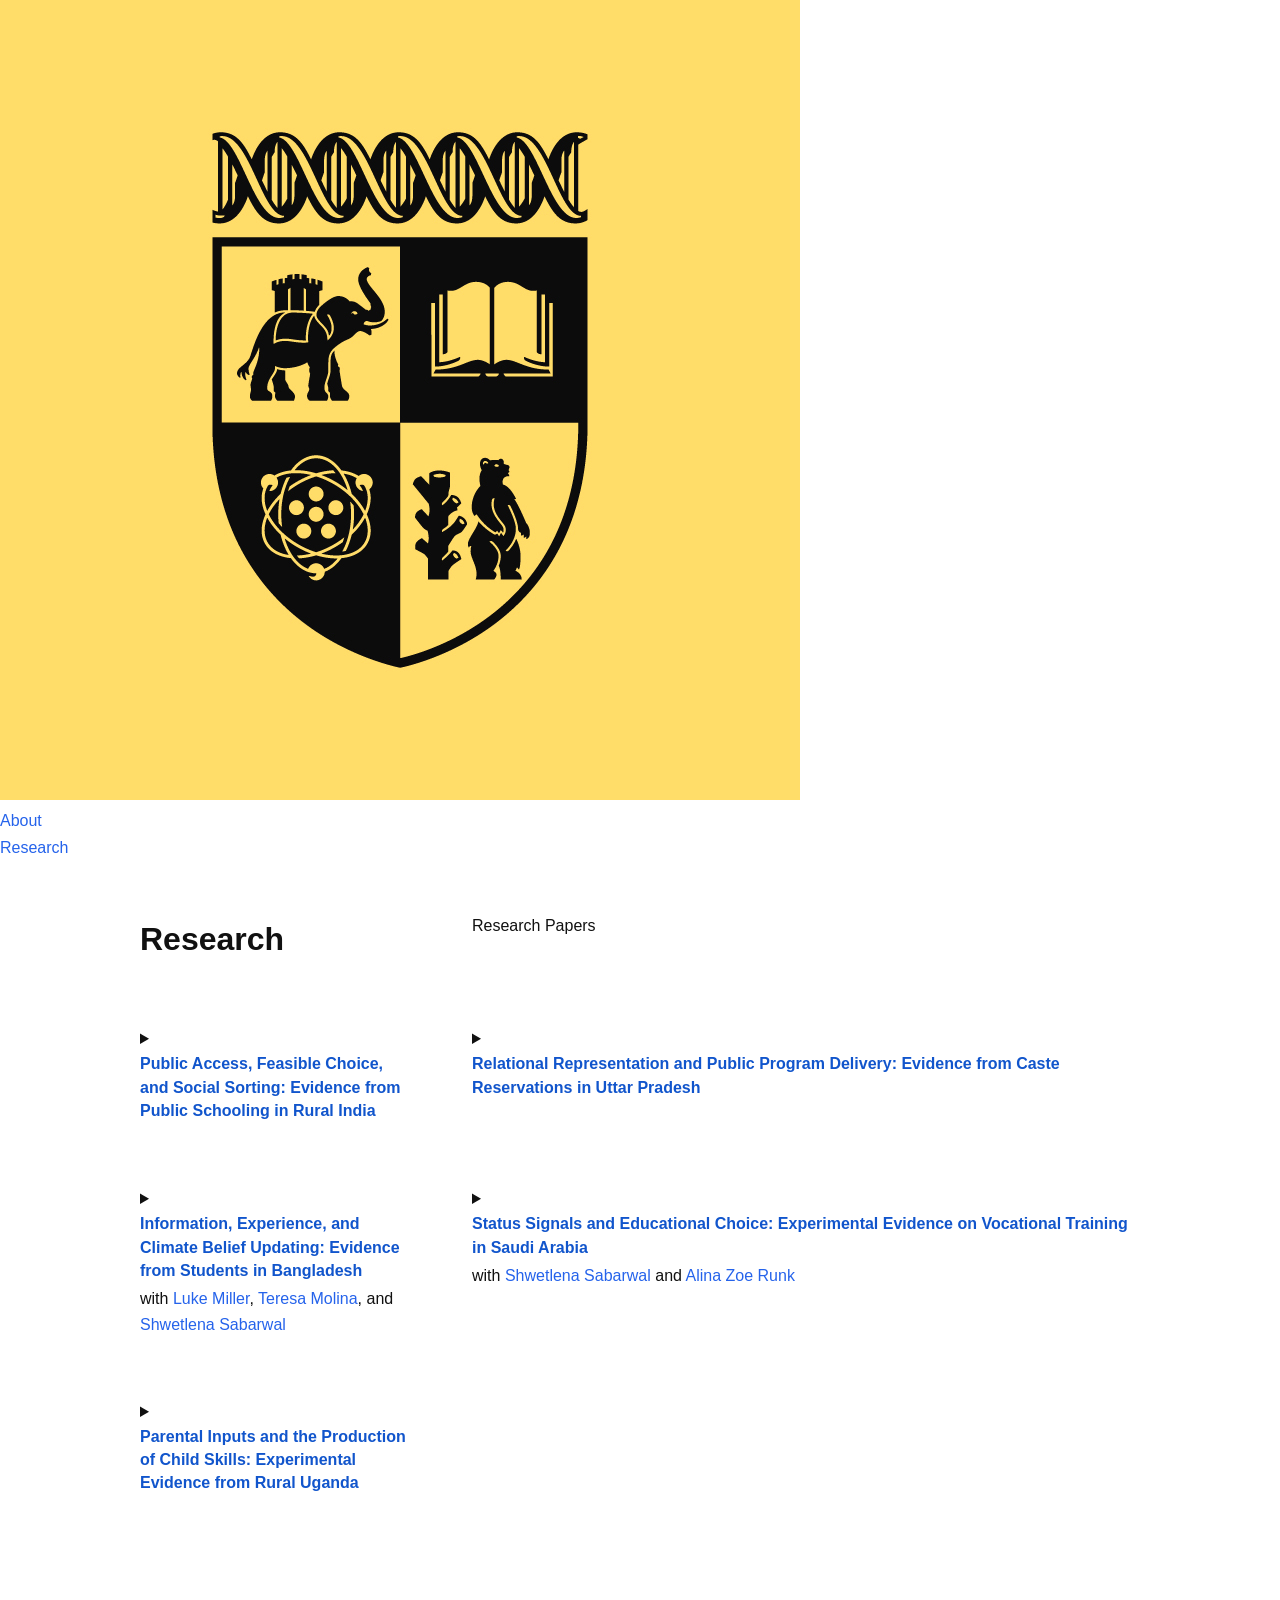
==== research.html @ dd12c12b "Add files via upload" ====
<!DOCTYPE html>
<html lang="en">
<head>
  <meta charset="UTF-8">
  <meta name="viewport" content="width=device-width, initial-scale=1.0">
  <title>Research &ndash; Shruti Agarwal</title>
  <meta name="description" content="Research by Shruti Agarwal, PhD candidate in Economics at the University of Warwick.">
  <link rel="stylesheet" href="assets/css/style.css">
</head>
<body>

<nav class="site-nav">
  <div class="nav-inner">
    <a href="index.html" class="nav-logo">
      <img src="assets/images/warwick-logo.jpg" alt="University of Warwick">
    </a>
    <ul class="nav-links">
      <li><a href="index.html">About</a></li>
      <li><a href="research.html" class="active">Research</a></li>
      
    </ul>
  </div>
</nav>

<main class="page">
  <h1 class="page-title">Research</h1>
  <p class="section-kicker">Research Papers</p>

  <details class="paper-card">
    <summary>
      <div>
        <h2 class="paper-title">Public Access, Feasible Choice, and Social Sorting: Evidence from Public Schooling in Rural India</h2>
        
      </div>
    </summary>
    <div class="paper-body">
      <div class="summary-text">
        <p class="abstract">Exposure to out-group peers in childhood can shape trust, cooperation, and shared norms. Schools are a primary site of such contact, but sorting across schools within local markets determines who meets whom. This paper estimates the causal effect of increased nearby public school access on caste segregation across primary schools in rural India. Using geocoded administrative data spanning more than a decade, I construct distance-based local education markets and measure within-market segregation and peer exposure. To identify the effect of access, I exploit a national reform that tightened proximity standards, instrumenting realized local access with baseline eligibility under the rule. IV estimates show that expanding nearby school access increases segregation: a 10 percentage point increase in within-1 km coverage raises the dissimilarity index by 7.3 percent of the mean and increases Scheduled Caste isolation by 7.1 percent. The evidence points to within-market resorting rather than a purely mechanical entrant effect. Effects exceed a nearest-school benchmark, survive restrictions to incumbent schools, and are not explained by private-sector entry, cross-sector reallocation, or observable school quality.</p>
        <p class="paper-note">Presented at: Applied Microeconomics Early Stage (Warwick); Workshop in Experimental Economics and Political Economy (Warwick); 4th Diversity and Human Capital Workshop (Exeter); SEEDEC 2026 (Durham); NCDE 2026 (Växjö, Sweden).</p>
      </div>
    </div>
  </details>

  <details class="paper-card">
    <summary>
      <div>
        <h2 class="paper-title">Relational Representation and Public Program Delivery: Evidence from Caste Reservations in Uttar Pradesh</h2>
        
      </div>
    </summary>
    <div class="paper-body">
      <div class="summary-text">
        <p class="abstract">Can political quotas improve public program delivery when authority is spread across multiple tiers of government? This paper argues that the effects of representation are relational: the same reserved leader may face very different constraints depending on the social position of officials above them. I study this question in rural Uttar Pradesh, where caste-based reservations assign leadership positions across nested lower-tier and higher-tier local governments. I combine local election data with administrative records from India’s National Rural Employment Guarantee Act and exploit cutoff-based variation generated by reservation assignment rules. The design estimates how the effect of lower-tier caste representation varies with the caste environment at the higher tier. Cross-tier pairings shape both administrative implementation and distributive outcomes: employment generated, works completed, delays, bottlenecks, and the caste composition of program benefits. The findings suggest that quotas affect delivery not only by changing who holds office, but also by changing where that office sits within the hierarchy of local government.</p>
        
      </div>
    </div>
  </details>

  <details class="paper-card">
    <summary>
      <div>
        <h2 class="paper-title">Information, Experience, and Climate Belief Updating: Evidence from Students in Bangladesh</h2>
        <div class="paper-status-line">with <a href="#">Luke Miller</a>, <a href="#">Teresa Molina</a>, and <a href="#">Shwetlena Sabarwal</a></div>
      </div>
    </summary>
    <div class="paper-body">
      <div class="summary-text">
        <p class="abstract">Do young people update climate beliefs in response to new information or direct exposure to extreme weather? We study this question using a three-wave panel of more than 5,000 students in Bangladesh, one of the world’s most climate-exposed countries. The data measure climate knowledge, skepticism, anxiety, engagement, academic skills, and real-stakes willingness to donate to climate-related causes. We combine the panel with two sources of variation: a school-level randomized climate education intervention and quasi-experimental exposure to a major rainfall event during survey implementation. Neither channel produces detectable belief updating. Short informational materials, a detailed climate booklet with an incentivized quiz, and recent rainfall exposure have limited effects on knowledge, skepticism, anxiety, engagement, or willingness to pay. Instead, climate beliefs are highly persistent and strongly correlated with baseline academic skills. The findings suggest that adolescent climate beliefs in high-risk settings are not easily shifted by brief information campaigns or isolated weather shocks.</p>
        
      </div>
    </div>
  </details>

  <details class="paper-card">
    <summary>
      <div>
        <h2 class="paper-title">Status Signals and Educational Choice: Experimental Evidence on Vocational Training in Saudi Arabia</h2>
        <div class="paper-status-line">with <a href="#">Shwetlena Sabarwal</a> and <a href="#">Alina Zoe Runk</a></div>
      </div>
    </summary>
    <div class="paper-body">
      <div class="summary-text">
        <p class="abstract">Educational choices may respond not only to expected earnings, but also to the social meaning of different schooling paths. We test this channel in Saudi Arabia, where technical and vocational education remains a policy priority but often carries lower social prestige than academic routes. We run a 2×2 randomized survey experiment that independently varies the prestige of a vocational career vignette and the provision of factual wage information. Status framing substantially increases willingness to consider vocational training and raises expected wages, despite containing no wage data. Wage information alone has no detectable effect on attitudes or behavior. Revealed engagement shows the same pattern: high-status framing increases post-survey demand for TVET information, while adding wage information weakens this response. The results point to social image, rather than earnings information, as a central constraint on vocational demand in this setting. Information campaigns may fail when they target the wrong margin of educational choice.</p>
        
      </div>
    </div>
  </details>

  <details class="paper-card">
    <summary>
      <div>
        <h2 class="paper-title">Parental Inputs and the Production of Child Skills: Experimental Evidence from Rural Uganda</h2>
        
      </div>
    </summary>
    <div class="paper-body">
      <div class="summary-text">
        <p class="abstract">Parenting programs aim to improve child development by changing what caregivers know and do. Yet the returns to induced parental inputs may depend on when in childhood those inputs arrive, which children receive them, and what constraints households continue to face. We study this translation margin using a village-randomized parenting intervention in rural Uganda. The program changed several targeted inputs: caregiver engagement increased, time with children rose by 3.9 hours per week, caregiving understanding improved, and home stimulation increased. These input changes did not generate broad average gains in child development. Effects are positive but imprecise for younger children and close to zero for older children. Instead, gains are concentrated among younger children who began furthest behind, with an estimated effect of about 0.77 standard deviations. Caregiver stress, mental well-being, climate worry, and discipline norms do not improve. The results show that parenting interventions can shift household inputs without producing uniform child gains, with effects concentrated where marginal returns appear highest.</p>
        
      </div>
    </div>
  </details>
</main>

<footer>
  <div class="footer-inner">
    <span>Shruti Agarwal &middot; University of Warwick</span>
    <span>Updated May 2026</span>
  </div>
</footer>

</body>
</html>
---- assets/css/style.css ----
*, *::before, *::after { box-sizing: border-box; margin: 0; padding: 0; }
html { scroll-behavior: smooth; }

body {
  font-family: 'Plus Jakarta Sans', -apple-system, BlinkMacSystemFont, 'Segoe UI', sans-serif;
  background: #ffffff;
  color: #111111;
  font-size: 16px;
  line-height: 1.65;
  font-weight: 400;
  -webkit-font-smoothing: antialiased;
}

a { color: #2563eb; text-decoration: none; }
a:hover { text-decoration: underline; }

/* ── OUTER PAGE ──────────────────────────── */
.page {
  max-width: 1080px;
  margin: 0 auto;
  padding: 52px 40px 96px;
  display: grid;
  grid-template-columns: 272px 1fr;
  gap: 60px;
  align-items: start;
}

/* ── LEFT COLUMN ─────────────────────────── */
.left-col {
  position: sticky;
  top: 48px;
}

.name {
  font-size: 1.85rem;
  font-weight: 800;
  letter-spacing: -0.03em;
  line-height: 1.1;
  color: #000000;
  margin-bottom: 18px;
}

.photo {
  display: block;
  width: 100%;
  height: auto;
  aspect-ratio: 3 / 4;
  object-fit: cover;
  background: #e5e7eb;
  margin-bottom: 18px;
}

.affil {
  font-size: 0.875rem;
  color: #222222;
  line-height: 1.9;
}

.email-link {
  display: inline-flex;
  align-items: center;
  gap: 5px;
  color: #2563eb;
  font-size: 0.875rem;
  word-break: break-all;
}

/* ── RIGHT COLUMN ────────────────────────── */
.right-col {}

/* ── BIO ─────────────────────────────────── */
.bio {
  margin-bottom: 36px;
}

.bio p {
  font-size: 1rem;
  line-height: 1.7;
  color: #111111;
  margin-bottom: 14px;
}
.bio p:last-child { margin-bottom: 0; }

.bio strong {
  font-weight: 700;
  color: #000000;
}

.cv-link {
  font-size: 1rem;
  color: #2563eb;
  font-weight: 400;
}

/* ── SECTION HEADING ─────────────────────── */
.section-head {
  font-size: 1.45rem;
  font-weight: 700;
  color: #000000;
  letter-spacing: -0.02em;
  margin: 40px 0 24px;
  line-height: 1.2;
}

/* ── PAPER ───────────────────────────────── */
.paper {
  margin-bottom: 32px;
}

.paper-title {
  font-size: 1rem;
  line-height: 1.45;
  margin-bottom: 4px;
}

.paper-title a {
  color: #2563eb;
  font-weight: 500;
}
.paper-title a:hover { text-decoration: underline; }

.pdf-note {
  font-size: 0.9rem;
  color: #2563eb;
  font-weight: 400;
}

.paper-sub {
  font-size: 0.9rem;
  color: #444444;
  margin-bottom: 10px;
  line-height: 1.5;
}
.paper-sub em {
  font-style: italic;
  color: #444444;
}
.paper-sub a {
  color: #2563eb;
  font-weight: 500;
}

.abstract {
  background: #f7f7f5;
  padding: 16px 20px;
  font-size: 0.95rem;
  line-height: 1.72;
  color: #222222;
  font-weight: 300;
}

/* ── RESPONSIVE ──────────────────────────── */
@media (max-width: 720px) {
  .page {
    grid-template-columns: 1fr;
    padding: 32px 20px 64px;
    gap: 36px;
  }
  .left-col { position: static; }
  .photo { max-width: 220px; }
  .name { font-size: 1.6rem; }
}


/* v17: paper titles are not clickable/underlined while PDFs are not attached */
.paper-title,
.paper-title a {
  text-decoration: none !important;
}

.paper-note {
  margin: 8px 0 0;
  color: #555;
  font-size: 13.2px;
  line-height: 1.4;
}


/* v18: wider abstract boxes to avoid long narrow text blocks */
.abstract {
  max-width: 620px !important;
  width: 100%;
}

.paper {
  max-width: 680px;
}


/* v19: slightly broader right column and abstract boxes */
.content,
.main-content,
.right {
  max-width: 760px !important;
}

.abstract {
  max-width: 700px !important;
  width: 100%;
}

.paper {
  max-width: 740px !important;
}


/* v20: Vishan-style blue paper titles and subtle presentation note */
.paper-title {
  color: #1155cc !important;
  font-weight: 700;
}

.paper-title a {
  color: #1155cc !important;
  text-decoration: none !important;
}

.paper-note {
  color: #555 !important;
  font-size: 13.2px !important;
  line-height: 1.4 !important;
  margin: 8px 0 0 !important;
  padding-left: 10px;
  border-left: 2px solid #d8e4f5;
}


/* v21: homepage stage/about update and Uganda separated as Other Work */
.other-work-head {
  margin-top: 34px !important;
}
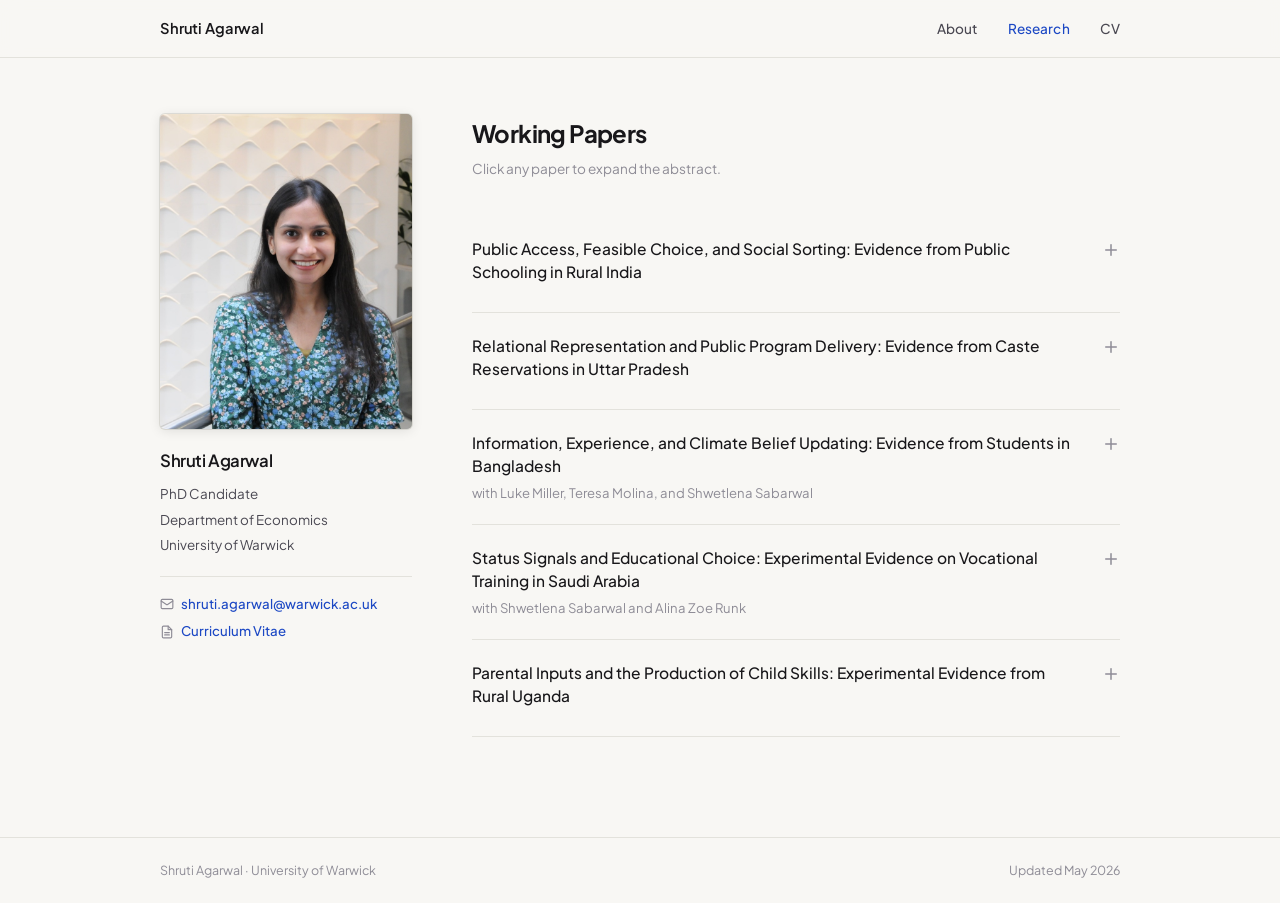
==== commit dc1581de: "fix layout" ====
--- a/research.html
+++ b/research.html
@@ -4,104 +4,251 @@
   <meta charset="UTF-8">
   <meta name="viewport" content="width=device-width, initial-scale=1.0">
   <title>Research &ndash; Shruti Agarwal</title>
-  <meta name="description" content="Research by Shruti Agarwal, PhD candidate in Economics at the University of Warwick.">
+  <meta name="description" content="Working papers by Shruti Agarwal, PhD Candidate in Economics at the University of Warwick. Research on school segregation in India, local governance in Uttar Pradesh, climate beliefs in Bangladesh, vocational training in Saudi Arabia, and parenting in Uganda.">
+
+  <!-- ── SEO ── -->
+  <meta name="author" content="Shruti Agarwal">
+  <meta name="keywords" content="Shruti Agarwal research, working papers, school segregation India, caste reservations NREGA, climate beliefs Bangladesh, vocational training Saudi Arabia, parenting Uganda, development economics">
+  <link rel="canonical" href="https://agl-shruti.github.io/research.html">
+
+  <!-- ── OPEN GRAPH ── -->
+  <meta property="og:type" content="website">
+  <meta property="og:title" content="Research — Shruti Agarwal">
+  <meta property="og:description" content="Working papers on school segregation in India, political representation and public program delivery, climate belief updating, vocational education, and parenting interventions.">
+  <meta property="og:url" content="https://agl-shruti.github.io/research.html">
+  <meta property="og:image" content="https://agl-shruti.github.io/assets/images/profile.jpg">
+  <meta property="og:site_name" content="Shruti Agarwal">
+
+  <!-- ── TWITTER / X CARD ── -->
+  <meta name="twitter:card" content="summary">
+  <meta name="twitter:title" content="Research — Shruti Agarwal">
+  <meta name="twitter:description" content="Working papers in development economics, public economics, and political economy by Shruti Agarwal (Warwick).">
+  <meta name="twitter:image" content="https://agl-shruti.github.io/assets/images/profile.jpg">
+
+  <!-- ── SCHEMA.ORG ITEM LIST ── -->
+  <script type="application/ld+json">
+  {
+    "@context": "https://schema.org",
+    "@type": "ItemList",
+    "name": "Working Papers — Shruti Agarwal",
+    "author": {
+      "@type": "Person",
+      "name": "Shruti Agarwal",
+      "url": "https://agl-shruti.github.io/"
+    },
+    "itemListElement": [
+      {
+        "@type": "ListItem", "position": 1,
+        "name": "Public Access, Feasible Choice, and Social Sorting: Evidence from Public Schooling in Rural India"
+      },
+      {
+        "@type": "ListItem", "position": 2,
+        "name": "Relational Representation and Public Program Delivery: Evidence from Caste Reservations in Uttar Pradesh"
+      },
+      {
+        "@type": "ListItem", "position": 3,
+        "name": "Information, Experience, and Climate Belief Updating: Evidence from Students in Bangladesh"
+      },
+      {
+        "@type": "ListItem", "position": 4,
+        "name": "Status Signals and Educational Choice: Experimental Evidence on Vocational Training in Saudi Arabia"
+      },
+      {
+        "@type": "ListItem", "position": 5,
+        "name": "Parental Inputs and the Production of Child Skills: Experimental Evidence from Rural Uganda"
+      }
+    ]
+  }
+  </script>
+
+  <link rel="preconnect" href="https://fonts.googleapis.com">
+  <link rel="preconnect" href="https://fonts.gstatic.com" crossorigin>
+  <link href="https://fonts.googleapis.com/css2?family=Plus+Jakarta+Sans:ital,wght@0,300;0,400;0,500;0,600;0,700;1,400&display=swap" rel="stylesheet">
   <link rel="stylesheet" href="assets/css/style.css">
+  <link rel="icon" type="image/svg+xml" href="assets/images/favicon.svg">
 </head>
 <body>
 
+<!-- ── NAVIGATION ───────────────────────────────────────── -->
 <nav class="site-nav">
   <div class="nav-inner">
-    <a href="index.html" class="nav-logo">
-      <img src="assets/images/warwick-logo.jpg" alt="University of Warwick">
-    </a>
+    <a href="index.html" class="nav-brand">Shruti Agarwal</a>
     <ul class="nav-links">
       <li><a href="index.html">About</a></li>
       <li><a href="research.html" class="active">Research</a></li>
-      
+      <li><a href="#" aria-label="Download CV">CV</a></li>
     </ul>
   </div>
 </nav>
 
-<main class="page">
-  <h1 class="page-title">Research</h1>
-  <p class="section-kicker">Research Papers</p>
-
-  <details class="paper-card">
-    <summary>
-      <div>
-        <h2 class="paper-title">Public Access, Feasible Choice, and Social Sorting: Evidence from Public Schooling in Rural India</h2>
-        
+<!-- ── TWO-COLUMN LAYOUT ─────────────────────────────────── -->
+<div class="research-layout">
+
+  <!-- SIDEBAR (matches index.html) -->
+  <aside class="sidebar">
+    <img src="assets/images/profile.jpg" alt="Shruti Agarwal" class="sidebar-photo">
+
+    <div>
+      <div class="sidebar-name" style="font-size:1.05rem; font-weight:600; margin-bottom:10px;">Shruti Agarwal</div>
+
+      <div class="sidebar-affil">
+        <div>PhD Candidate</div>
+        <div>Department of Economics</div>
+        <div>University of Warwick</div>
       </div>
-    </summary>
-    <div class="paper-body">
-      <div class="summary-text">
-        <p class="abstract">Exposure to out-group peers in childhood can shape trust, cooperation, and shared norms. Schools are a primary site of such contact, but sorting across schools within local markets determines who meets whom. This paper estimates the causal effect of increased nearby public school access on caste segregation across primary schools in rural India. Using geocoded administrative data spanning more than a decade, I construct distance-based local education markets and measure within-market segregation and peer exposure. To identify the effect of access, I exploit a national reform that tightened proximity standards, instrumenting realized local access with baseline eligibility under the rule. IV estimates show that expanding nearby school access increases segregation: a 10 percentage point increase in within-1 km coverage raises the dissimilarity index by 7.3 percent of the mean and increases Scheduled Caste isolation by 7.1 percent. The evidence points to within-market resorting rather than a purely mechanical entrant effect. Effects exceed a nearest-school benchmark, survive restrictions to incumbent schools, and are not explained by private-sector entry, cross-sector reallocation, or observable school quality.</p>
-        <p class="paper-note">Presented at: Applied Microeconomics Early Stage (Warwick); Workshop in Experimental Economics and Political Economy (Warwick); 4th Diversity and Human Capital Workshop (Exeter); SEEDEC 2026 (Durham); NCDE 2026 (Växjö, Sweden).</p>
+
+      <hr class="sidebar-divider">
+
+      <div class="sidebar-links">
+        <a href="mailto:shruti.agarwal@warwick.ac.uk" class="sidebar-link">
+          <svg width="14" height="14" viewBox="0 0 24 24" fill="none" stroke="currentColor" stroke-width="2" stroke-linecap="round" stroke-linejoin="round" aria-hidden="true">
+            <rect width="20" height="16" x="2" y="4" rx="2"/>
+            <path d="m22 7-8.97 5.7a1.94 1.94 0 0 1-2.06 0L2 7"/>
+          </svg>
+          shruti.agarwal@warwick.ac.uk
+        </a>
+        <a href="#" class="sidebar-link">
+          <svg width="14" height="14" viewBox="0 0 24 24" fill="none" stroke="currentColor" stroke-width="2" stroke-linecap="round" stroke-linejoin="round" aria-hidden="true">
+            <path d="M14 2H6a2 2 0 0 0-2 2v16a2 2 0 0 0 2 2h12a2 2 0 0 0 2-2V8z"/>
+            <polyline points="14 2 14 8 20 8"/>
+            <line x1="16" y1="13" x2="8" y2="13"/>
+            <line x1="16" y1="17" x2="8" y2="17"/>
+          </svg>
+          Curriculum Vitae
+        </a>
       </div>
     </div>
-  </details>
-
-  <details class="paper-card">
-    <summary>
-      <div>
-        <h2 class="paper-title">Relational Representation and Public Program Delivery: Evidence from Caste Reservations in Uttar Pradesh</h2>
-        
-      </div>
-    </summary>
-    <div class="paper-body">
-      <div class="summary-text">
-        <p class="abstract">Can political quotas improve public program delivery when authority is spread across multiple tiers of government? This paper argues that the effects of representation are relational: the same reserved leader may face very different constraints depending on the social position of officials above them. I study this question in rural Uttar Pradesh, where caste-based reservations assign leadership positions across nested lower-tier and higher-tier local governments. I combine local election data with administrative records from India’s National Rural Employment Guarantee Act and exploit cutoff-based variation generated by reservation assignment rules. The design estimates how the effect of lower-tier caste representation varies with the caste environment at the higher tier. Cross-tier pairings shape both administrative implementation and distributive outcomes: employment generated, works completed, delays, bottlenecks, and the caste composition of program benefits. The findings suggest that quotas affect delivery not only by changing who holds office, but also by changing where that office sits within the hierarchy of local government.</p>
-        
-      </div>
+  </aside>
+
+  <!-- RESEARCH MAIN -->
+  <main class="research-main">
+
+    <div class="page-header">
+      <h1 class="page-title">Working Papers</h1>
+      <p class="page-subtitle">Click any paper to expand the abstract.</p>
     </div>
-  </details>
-
-  <details class="paper-card">
-    <summary>
-      <div>
-        <h2 class="paper-title">Information, Experience, and Climate Belief Updating: Evidence from Students in Bangladesh</h2>
-        <div class="paper-status-line">with <a href="#">Luke Miller</a>, <a href="#">Teresa Molina</a>, and <a href="#">Shwetlena Sabarwal</a></div>
-      </div>
-    </summary>
-    <div class="paper-body">
-      <div class="summary-text">
-        <p class="abstract">Do young people update climate beliefs in response to new information or direct exposure to extreme weather? We study this question using a three-wave panel of more than 5,000 students in Bangladesh, one of the world’s most climate-exposed countries. The data measure climate knowledge, skepticism, anxiety, engagement, academic skills, and real-stakes willingness to donate to climate-related causes. We combine the panel with two sources of variation: a school-level randomized climate education intervention and quasi-experimental exposure to a major rainfall event during survey implementation. Neither channel produces detectable belief updating. Short informational materials, a detailed climate booklet with an incentivized quiz, and recent rainfall exposure have limited effects on knowledge, skepticism, anxiety, engagement, or willingness to pay. Instead, climate beliefs are highly persistent and strongly correlated with baseline academic skills. The findings suggest that adolescent climate beliefs in high-risk settings are not easily shifted by brief information campaigns or isolated weather shocks.</p>
-        
-      </div>
-    </div>
-  </details>
-
-  <details class="paper-card">
-    <summary>
-      <div>
-        <h2 class="paper-title">Status Signals and Educational Choice: Experimental Evidence on Vocational Training in Saudi Arabia</h2>
-        <div class="paper-status-line">with <a href="#">Shwetlena Sabarwal</a> and <a href="#">Alina Zoe Runk</a></div>
-      </div>
-    </summary>
-    <div class="paper-body">
-      <div class="summary-text">
-        <p class="abstract">Educational choices may respond not only to expected earnings, but also to the social meaning of different schooling paths. We test this channel in Saudi Arabia, where technical and vocational education remains a policy priority but often carries lower social prestige than academic routes. We run a 2×2 randomized survey experiment that independently varies the prestige of a vocational career vignette and the provision of factual wage information. Status framing substantially increases willingness to consider vocational training and raises expected wages, despite containing no wage data. Wage information alone has no detectable effect on attitudes or behavior. Revealed engagement shows the same pattern: high-status framing increases post-survey demand for TVET information, while adding wage information weakens this response. The results point to social image, rather than earnings information, as a central constraint on vocational demand in this setting. Information campaigns may fail when they target the wrong margin of educational choice.</p>
-        
-      </div>
-    </div>
-  </details>
-
-  <details class="paper-card">
-    <summary>
-      <div>
-        <h2 class="paper-title">Parental Inputs and the Production of Child Skills: Experimental Evidence from Rural Uganda</h2>
-        
-      </div>
-    </summary>
-    <div class="paper-body">
-      <div class="summary-text">
-        <p class="abstract">Parenting programs aim to improve child development by changing what caregivers know and do. Yet the returns to induced parental inputs may depend on when in childhood those inputs arrive, which children receive them, and what constraints households continue to face. We study this translation margin using a village-randomized parenting intervention in rural Uganda. The program changed several targeted inputs: caregiver engagement increased, time with children rose by 3.9 hours per week, caregiving understanding improved, and home stimulation increased. These input changes did not generate broad average gains in child development. Effects are positive but imprecise for younger children and close to zero for older children. Instead, gains are concentrated among younger children who began furthest behind, with an estimated effect of about 0.77 standard deviations. Caregiver stress, mental well-being, climate worry, and discipline norms do not improve. The results show that parenting interventions can shift household inputs without producing uniform child gains, with effects concentrated where marginal returns appear highest.</p>
-        
-      </div>
-    </div>
-  </details>
-</main>
-
+
+    <div class="paper-cards">
+
+      <!-- ── PAPER 1 ──────────────────────────────────────── -->
+      <details class="paper-card" id="paper-india">
+        <summary>
+          <div class="paper-card-header">
+            <div class="paper-card-title">Public Access, Feasible Choice, and Social Sorting: Evidence from Public Schooling in Rural India</div>
+          </div>
+          <!-- plus icon -->
+          <svg class="paper-toggle" viewBox="0 0 24 24" fill="none" stroke="currentColor" stroke-width="2" stroke-linecap="round" stroke-linejoin="round" aria-hidden="true">
+            <line x1="12" y1="5" x2="12" y2="19"/>
+            <line x1="5" y1="12" x2="19" y2="12"/>
+          </svg>
+        </summary>
+        <div class="paper-body">
+          <div>
+            <p class="paper-abstract">Exposure to out-group peers in childhood can shape trust, cooperation, and shared norms. Schools are a primary site of such contact, but sorting across schools within local markets determines who meets whom. This paper estimates the causal effect of increased nearby public school access on caste segregation across primary schools in rural India. Using geocoded administrative data spanning more than a decade, I construct distance-based local education markets and measure within-market segregation and peer exposure. To identify the effect of access, I exploit a national reform that tightened proximity standards, instrumenting realized local access with baseline eligibility under the rule. IV estimates show that expanding nearby school access increases segregation: a 10 percentage point increase in within-1 km coverage raises the dissimilarity index by 7.3 percent of the mean and increases Scheduled Caste isolation by 7.1 percent. The evidence points to within-market resorting rather than a purely mechanical entrant effect. Effects exceed a nearest-school benchmark, survive restrictions to incumbent schools, and are not explained by private-sector entry, cross-sector reallocation, or observable school quality.</p>
+            <div class="paper-presentations">Presented at: Applied Microeconomics Early Stage (Warwick); Workshop in Experimental Economics and Political Economy (Warwick); 4th Diversity and Human Capital Workshop (Exeter); SEEDEC 2026 (Durham); NCDE 2026 (Växjö, Sweden).</div>
+          </div>
+          <div class="paper-figure">
+            <img src="assets/images/india-main-figure.svg" alt="Main figure: Public Access and Social Sorting in Rural India">
+            <div class="paper-figure-caption">Figure: IV estimates of access on segregation indices</div>
+          </div>
+        </div>
+      </details>
+
+      <!-- ── PAPER 2 ──────────────────────────────────────── -->
+      <details class="paper-card" id="paper-up">
+        <summary>
+          <div class="paper-card-header">
+            <div class="paper-card-title">Relational Representation and Public Program Delivery: Evidence from Caste Reservations in Uttar Pradesh</div>
+          </div>
+          <svg class="paper-toggle" viewBox="0 0 24 24" fill="none" stroke="currentColor" stroke-width="2" stroke-linecap="round" stroke-linejoin="round" aria-hidden="true">
+            <line x1="12" y1="5" x2="12" y2="19"/>
+            <line x1="5" y1="12" x2="19" y2="12"/>
+          </svg>
+        </summary>
+        <div class="paper-body">
+          <div>
+            <p class="paper-abstract">Can political quotas improve public program delivery when authority is spread across multiple tiers of government? This paper argues that the effects of representation are relational: the same reserved leader may face very different constraints depending on the social position of officials above them. I study this question in rural Uttar Pradesh, where caste-based reservations assign leadership positions across nested lower-tier and higher-tier local governments. I combine local election data with administrative records from India's National Rural Employment Guarantee Act and exploit cutoff-based variation generated by reservation assignment rules. The design estimates how the effect of lower-tier caste representation varies with the caste environment at the higher tier. Cross-tier pairings shape both administrative implementation and distributive outcomes: employment generated, works completed, delays, bottlenecks, and the caste composition of program benefits. The findings suggest that quotas affect delivery not only by changing who holds office, but also by changing where that office sits within the hierarchy of local government.</p>
+          </div>
+          <div class="paper-figure">
+            <img src="assets/images/alignment-main-figure.svg" alt="Main figure: Relational Representation in Uttar Pradesh">
+            <div class="paper-figure-caption">Figure: Effect of cross-tier caste alignment on NREGA outcomes</div>
+          </div>
+        </div>
+      </details>
+
+      <!-- ── PAPER 3 ──────────────────────────────────────── -->
+      <details class="paper-card" id="paper-bangladesh">
+        <summary>
+          <div class="paper-card-header">
+            <div class="paper-card-title">Information, Experience, and Climate Belief Updating: Evidence from Students in Bangladesh</div>
+            <div class="paper-card-coauthors">with <a href="#">Luke Miller</a>, <a href="#">Teresa Molina</a>, and <a href="#">Shwetlena Sabarwal</a></div>
+          </div>
+          <svg class="paper-toggle" viewBox="0 0 24 24" fill="none" stroke="currentColor" stroke-width="2" stroke-linecap="round" stroke-linejoin="round" aria-hidden="true">
+            <line x1="12" y1="5" x2="12" y2="19"/>
+            <line x1="5" y1="12" x2="19" y2="12"/>
+          </svg>
+        </summary>
+        <div class="paper-body">
+          <div>
+            <p class="paper-abstract">Do young people update climate beliefs in response to new information or direct exposure to extreme weather? We study this question using a three-wave panel of more than 5,000 students in Bangladesh, one of the world's most climate-exposed countries. The data measure climate knowledge, skepticism, anxiety, engagement, academic skills, and real-stakes willingness to donate to climate-related causes. We combine the panel with two sources of variation: a school-level randomized climate education intervention and quasi-experimental exposure to a major rainfall event during survey implementation. Neither channel produces detectable belief updating. Short informational materials, a detailed climate booklet with an incentivized quiz, and recent rainfall exposure have limited effects on knowledge, skepticism, anxiety, engagement, or willingness to pay. Instead, climate beliefs are highly persistent and strongly correlated with baseline academic skills. The findings suggest that adolescent climate beliefs in high-risk settings are not easily shifted by brief information campaigns or isolated weather shocks.</p>
+          </div>
+          <div class="paper-figure">
+            <img src="assets/images/bangladesh-main-figure.svg" alt="Main figure: Climate Belief Updating in Bangladesh">
+            <div class="paper-figure-caption">Figure: Treatment effects on climate belief outcomes</div>
+          </div>
+        </div>
+      </details>
+
+      <!-- ── PAPER 4 ──────────────────────────────────────── -->
+      <details class="paper-card" id="paper-tvet">
+        <summary>
+          <div class="paper-card-header">
+            <div class="paper-card-title">Status Signals and Educational Choice: Experimental Evidence on Vocational Training in Saudi Arabia</div>
+            <div class="paper-card-coauthors">with <a href="#">Shwetlena Sabarwal</a> and <a href="#">Alina Zoe Runk</a></div>
+          </div>
+          <svg class="paper-toggle" viewBox="0 0 24 24" fill="none" stroke="currentColor" stroke-width="2" stroke-linecap="round" stroke-linejoin="round" aria-hidden="true">
+            <line x1="12" y1="5" x2="12" y2="19"/>
+            <line x1="5" y1="12" x2="19" y2="12"/>
+          </svg>
+        </summary>
+        <div class="paper-body">
+          <div>
+            <p class="paper-abstract">Educational choices may respond not only to expected earnings, but also to the social meaning of different schooling paths. We test this channel in Saudi Arabia, where technical and vocational education remains a policy priority but often carries lower social prestige than academic routes. We run a 2&times;2 randomized survey experiment that independently varies the prestige of a vocational career vignette and the provision of factual wage information. Status framing substantially increases willingness to consider vocational training and raises expected wages, despite containing no wage data. Wage information alone has no detectable effect on attitudes or behavior. Revealed engagement shows the same pattern: high-status framing increases post-survey demand for TVET information, while adding wage information weakens this response. The results point to social image, rather than earnings information, as a central constraint on vocational demand in this setting. Information campaigns may fail when they target the wrong margin of educational choice.</p>
+          </div>
+          <div class="paper-figure">
+            <img src="assets/images/tvet-main-figure.svg" alt="Main figure: Status Signals and TVET in Saudi Arabia">
+            <div class="paper-figure-caption">Figure: 2×2 experimental effects on TVET willingness</div>
+          </div>
+        </div>
+      </details>
+
+      <!-- ── PAPER 5 ──────────────────────────────────────── -->
+      <details class="paper-card" id="paper-uganda">
+        <summary>
+          <div class="paper-card-header">
+            <div class="paper-card-title">Parental Inputs and the Production of Child Skills: Experimental Evidence from Rural Uganda</div>
+          </div>
+          <svg class="paper-toggle" viewBox="0 0 24 24" fill="none" stroke="currentColor" stroke-width="2" stroke-linecap="round" stroke-linejoin="round" aria-hidden="true">
+            <line x1="12" y1="5" x2="12" y2="19"/>
+            <line x1="5" y1="12" x2="19" y2="12"/>
+          </svg>
+        </summary>
+        <div class="paper-body">
+          <div>
+            <p class="paper-abstract">Parenting programs aim to improve child development by changing what caregivers know and do. Yet the returns to induced parental inputs may depend on when in childhood those inputs arrive, which children receive them, and what constraints households continue to face. We study this translation margin using a village-randomized parenting intervention in rural Uganda. The program changed several targeted inputs: caregiver engagement increased, time with children rose by 3.9 hours per week, caregiving understanding improved, and home stimulation increased. These input changes did not generate broad average gains in child development. Effects are positive but imprecise for younger children and close to zero for older children. Instead, gains are concentrated among younger children who began furthest behind, with an estimated effect of about 0.77 standard deviations. Caregiver stress, mental well-being, climate worry, and discipline norms do not improve. The results show that parenting interventions can shift household inputs without producing uniform child gains, with effects concentrated where marginal returns appear highest.</p>
+          </div>
+          <div class="paper-figure">
+            <img src="assets/images/uganda-main-figure.svg" alt="Main figure: Parental Inputs and Child Skills in Uganda">
+            <div class="paper-figure-caption">Figure: Heterogeneous effects by child age and baseline development</div>
+          </div>
+        </div>
+      </details>
+
+    </div><!-- /.paper-cards -->
+  </main>
+</div>
+
+<!-- ── FOOTER ────────────────────────────────────────────── -->
 <footer>
   <div class="footer-inner">
     <span>Shruti Agarwal &middot; University of Warwick</span>
--- a/assets/css/style.css
+++ b/assets/css/style.css
@@ -1,231 +1,458 @@
+/* ============================================================
+   Shruti Agarwal — Academic Profile
+   ============================================================ */
+
+/* ── CUSTOM PROPERTIES ───────────────────────────────────── */
+:root {
+  --bg:           #f8f7f4;
+  --surface:      #ffffff;
+  --border:       #e3e2dc;
+  --text-1:       #18171a;
+  --text-2:       #4a4852;
+  --text-3:       #8e8c96;
+  --accent:       #1c48c4;
+  --accent-hover: #1637a0;
+  --accent-bg:    #eef2fc;
+  --nav-h:        58px;
+  --sidebar-w:    252px;
+  --max-w:        1040px;
+  --r:            5px;
+  --font:         'Plus Jakarta Sans', -apple-system, BlinkMacSystemFont,
+                  'Segoe UI', sans-serif;
+}
+
+/* ── RESET ───────────────────────────────────────────────── */
 *, *::before, *::after { box-sizing: border-box; margin: 0; padding: 0; }
-html { scroll-behavior: smooth; }
+html { scroll-behavior: smooth; font-size: 16px; }
 
 body {
-  font-family: 'Plus Jakarta Sans', -apple-system, BlinkMacSystemFont, 'Segoe UI', sans-serif;
-  background: #ffffff;
-  color: #111111;
-  font-size: 16px;
+  font-family: var(--font);
+  background: var(--bg);
+  color: var(--text-1);
   line-height: 1.65;
-  font-weight: 400;
   -webkit-font-smoothing: antialiased;
-}
-
-a { color: #2563eb; text-decoration: none; }
-a:hover { text-decoration: underline; }
-
-/* ── OUTER PAGE ──────────────────────────── */
-.page {
-  max-width: 1080px;
+  -moz-osx-font-smoothing: grayscale;
+}
+
+a { color: var(--accent); text-decoration: none; }
+a:hover { text-decoration: underline; color: var(--accent-hover); }
+
+/* ── NAVIGATION ──────────────────────────────────────────── */
+.site-nav {
+  position: sticky;
+  top: 0;
+  z-index: 100;
+  height: var(--nav-h);
+  background: rgba(248, 247, 244, 0.92);
+  backdrop-filter: blur(10px);
+  -webkit-backdrop-filter: blur(10px);
+  border-bottom: 1px solid var(--border);
+}
+
+.nav-inner {
+  max-width: var(--max-w);
   margin: 0 auto;
-  padding: 52px 40px 96px;
+  padding: 0 40px;
+  height: 100%;
+  display: flex;
+  align-items: center;
+  justify-content: space-between;
+}
+
+.nav-brand {
+  font-size: 0.92rem;
+  font-weight: 600;
+  color: var(--text-1);
+  letter-spacing: -0.01em;
+}
+.nav-brand:hover { color: var(--accent); text-decoration: none; }
+
+.nav-links {
+  list-style: none;
+  display: flex;
+  gap: 30px;
+}
+
+.nav-links a {
+  font-size: 0.85rem;
+  font-weight: 500;
+  color: var(--text-2);
+  letter-spacing: 0.01em;
+  transition: color 0.15s;
+}
+.nav-links a:hover,
+.nav-links a.active {
+  color: var(--accent);
+  text-decoration: none;
+}
+
+/* ── PAGE LAYOUT (two-column) ────────────────────────────── */
+.layout {
+  max-width: var(--max-w);
+  margin: 0 auto;
+  padding: 56px 40px 100px;
   display: grid;
-  grid-template-columns: 272px 1fr;
+  grid-template-columns: var(--sidebar-w) 1fr;
   gap: 60px;
   align-items: start;
 }
 
-/* ── LEFT COLUMN ─────────────────────────── */
-.left-col {
+/* ── SIDEBAR ─────────────────────────────────────────────── */
+.sidebar {
   position: sticky;
-  top: 48px;
-}
-
-.name {
-  font-size: 1.85rem;
-  font-weight: 800;
-  letter-spacing: -0.03em;
-  line-height: 1.1;
-  color: #000000;
-  margin-bottom: 18px;
-}
-
-.photo {
+  top: calc(var(--nav-h) + 28px);
+}
+
+.sidebar-photo {
   display: block;
   width: 100%;
-  height: auto;
-  aspect-ratio: 3 / 4;
+  aspect-ratio: 4 / 5;
   object-fit: cover;
+  border-radius: var(--r);
   background: #e5e7eb;
+  margin-bottom: 22px;
+}
+
+.sidebar-name {
+  font-size: 1.4rem;
+  font-weight: 700;
+  letter-spacing: -0.025em;
+  color: var(--text-1);
+  line-height: 1.2;
+  margin-bottom: 14px;
+}
+
+.sidebar-affil {
+  font-size: 0.84rem;
+  color: var(--text-2);
+  line-height: 1.9;
   margin-bottom: 18px;
 }
 
-.affil {
-  font-size: 0.875rem;
-  color: #222222;
-  line-height: 1.9;
-}
-
-.email-link {
+.sidebar-divider {
+  border: none;
+  border-top: 1px solid var(--border);
+  margin-bottom: 18px;
+}
+
+.sidebar-links {
+  display: flex;
+  flex-direction: column;
+  gap: 9px;
+}
+
+.sidebar-link {
   display: inline-flex;
   align-items: center;
-  gap: 5px;
-  color: #2563eb;
-  font-size: 0.875rem;
+  gap: 7px;
+  font-size: 0.83rem;
+  font-weight: 500;
+  color: var(--accent);
   word-break: break-all;
-}
-
-/* ── RIGHT COLUMN ────────────────────────── */
-.right-col {}
-
-/* ── BIO ─────────────────────────────────── */
-.bio {
+  line-height: 1.4;
+}
+.sidebar-link svg { flex-shrink: 0; color: var(--text-3); }
+.sidebar-link:hover { text-decoration: underline; color: var(--accent-hover); }
+
+/* ── CONTENT ─────────────────────────────────────────────── */
+.content {
+  min-width: 0;
+}
+
+/* ── SECTION ─────────────────────────────────────────────── */
+.section {
+  margin-bottom: 52px;
+}
+.section:last-child { margin-bottom: 0; }
+
+.section-label {
+  font-size: 0.68rem;
+  font-weight: 700;
+  letter-spacing: 0.12em;
+  text-transform: uppercase;
+  color: var(--text-3);
+  margin-bottom: 20px;
+  padding-bottom: 10px;
+  border-bottom: 1px solid var(--border);
+}
+
+/* ── BIO ─────────────────────────────────────────────────── */
+.bio-text p {
+  font-size: 0.975rem;
+  line-height: 1.75;
+  color: var(--text-1);
+  margin-bottom: 15px;
+}
+.bio-text p:last-child { margin-bottom: 0; }
+.bio-text strong { font-weight: 600; color: var(--text-1); }
+.bio-text a { color: var(--accent); }
+.bio-text a:hover { color: var(--accent-hover); }
+
+/* ── FIELDS TAGS ─────────────────────────────────────────── */
+.fields-list {
+  display: flex;
+  flex-wrap: wrap;
+  gap: 8px;
+}
+
+.field-tag {
+  background: var(--accent-bg);
+  color: var(--accent);
+  font-size: 0.79rem;
+  font-weight: 500;
+  padding: 5px 13px;
+  border-radius: 100px;
+  letter-spacing: 0.01em;
+}
+
+/* ── PAPER LIST (index.html) ─────────────────────────────── */
+.papers-list {
+  display: flex;
+  flex-direction: column;
+}
+
+.paper-item {
+  padding: 18px 0;
+  border-bottom: 1px solid var(--border);
+}
+.papers-list .paper-item:first-child { border-top: 1px solid var(--border); }
+
+.paper-item-title {
+  font-size: 0.95rem;
+  font-weight: 500;
+  color: var(--text-1);
+  line-height: 1.45;
+  margin-bottom: 5px;
+}
+.paper-item-title a {
+  color: var(--text-1);
+  font-weight: 500;
+}
+.paper-item-title a:hover {
+  color: var(--accent);
+  text-decoration: none;
+}
+
+.paper-item-meta {
+  font-size: 0.81rem;
+  color: var(--text-3);
+  line-height: 1.5;
+}
+.paper-item-meta a { color: var(--text-3); }
+.paper-item-meta a:hover { color: var(--accent); text-decoration: underline; }
+
+.paper-item-venues {
+  margin-top: 5px;
+  font-size: 0.79rem;
+  color: var(--text-3);
+  line-height: 1.4;
+}
+
+/* ── RESEARCH PAGE LAYOUT ────────────────────────────────── */
+.research-layout {
+  max-width: var(--max-w);
+  margin: 0 auto;
+  padding: 56px 40px 100px;
+  display: grid;
+  grid-template-columns: var(--sidebar-w) 1fr;
+  gap: 60px;
+  align-items: start;
+}
+
+.research-main {
+  min-width: 0;
+}
+
+.page-header {
   margin-bottom: 36px;
 }
 
-.bio p {
-  font-size: 1rem;
-  line-height: 1.7;
-  color: #111111;
-  margin-bottom: 14px;
-}
-.bio p:last-child { margin-bottom: 0; }
-
-.bio strong {
+.page-title {
+  font-size: 1.5rem;
   font-weight: 700;
-  color: #000000;
-}
-
-.cv-link {
-  font-size: 1rem;
-  color: #2563eb;
-  font-weight: 400;
-}
-
-/* ── SECTION HEADING ─────────────────────── */
-.section-head {
-  font-size: 1.45rem;
-  font-weight: 700;
-  color: #000000;
-  letter-spacing: -0.02em;
-  margin: 40px 0 24px;
-  line-height: 1.2;
-}
-
-/* ── PAPER ───────────────────────────────── */
-.paper {
-  margin-bottom: 32px;
-}
-
-.paper-title {
-  font-size: 1rem;
-  line-height: 1.45;
+  letter-spacing: -0.025em;
+  color: var(--text-1);
   margin-bottom: 4px;
 }
 
-.paper-title a {
-  color: #2563eb;
-  font-weight: 500;
-}
-.paper-title a:hover { text-decoration: underline; }
-
-.pdf-note {
-  font-size: 0.9rem;
-  color: #2563eb;
-  font-weight: 400;
-}
-
-.paper-sub {
-  font-size: 0.9rem;
-  color: #444444;
-  margin-bottom: 10px;
-  line-height: 1.5;
-}
-.paper-sub em {
-  font-style: italic;
-  color: #444444;
-}
-.paper-sub a {
-  color: #2563eb;
-  font-weight: 500;
-}
-
-.abstract {
-  background: #f7f7f5;
-  padding: 16px 20px;
-  font-size: 0.95rem;
-  line-height: 1.72;
-  color: #222222;
+.page-subtitle {
+  font-size: 0.85rem;
+  color: var(--text-3);
+}
+
+/* ── PAPER CARDS (research.html) ─────────────────────────── */
+.paper-card {
+  border-bottom: 1px solid var(--border);
+}
+.paper-cards > .paper-card:first-child {
+  border-top: none;
+}
+
+.paper-card > summary {
+  list-style: none;
+  cursor: pointer;
+  padding: 22px 0;
+  display: flex;
+  align-items: flex-start;
+  justify-content: space-between;
+  gap: 18px;
+  user-select: none;
+}
+.paper-card > summary::-webkit-details-marker { display: none; }
+
+.paper-card-header { flex: 1; min-width: 0; }
+
+.paper-card-title {
+  font-size: 0.97rem;
+  font-weight: 500;
+  color: var(--text-1);
+  line-height: 1.48;
+  margin-bottom: 6px;
+  transition: color 0.15s;
+}
+.paper-card > summary:hover .paper-card-title { color: var(--accent); }
+
+.paper-card-coauthors {
+  font-size: 0.82rem;
+  color: var(--text-3);
+  line-height: 1.4;
+}
+.paper-card-coauthors a { color: var(--text-3); }
+.paper-card-coauthors a:hover { color: var(--accent); text-decoration: underline; }
+
+.paper-toggle {
+  flex-shrink: 0;
+  width: 18px;
+  height: 18px;
+  color: var(--text-3);
+  margin-top: 3px;
+  transition: transform 0.2s ease, color 0.15s;
+}
+.paper-card[open] .paper-toggle {
+  transform: rotate(45deg);
+  color: var(--accent);
+}
+
+/* Paper body */
+.paper-body {
+  padding-bottom: 28px;
+  display: grid;
+  grid-template-columns: 1fr 210px;
+  gap: 32px;
+  align-items: start;
+}
+
+.paper-abstract {
+  font-size: 0.88rem;
+  line-height: 1.78;
+  color: var(--text-2);
   font-weight: 300;
 }
 
-/* ── RESPONSIVE ──────────────────────────── */
-@media (max-width: 720px) {
-  .page {
+.paper-presentations {
+  margin-top: 16px;
+  padding-left: 12px;
+  border-left: 2px solid var(--border);
+  font-size: 0.79rem;
+  color: var(--text-3);
+  line-height: 1.55;
+}
+
+.paper-figure { flex-shrink: 0; }
+.paper-figure img {
+  width: 100%;
+  height: auto;
+  border-radius: 4px;
+  border: 1px solid var(--border);
+  background: var(--surface);
+}
+.paper-figure-caption {
+  margin-top: 6px;
+  font-size: 0.72rem;
+  color: var(--text-3);
+  text-align: center;
+  line-height: 1.4;
+}
+
+/* ── FOOTER ──────────────────────────────────────────────── */
+footer {
+  border-top: 1px solid var(--border);
+  background: var(--bg);
+}
+
+.footer-inner {
+  max-width: var(--max-w);
+  margin: 0 auto;
+  padding: 22px 40px;
+  display: flex;
+  justify-content: space-between;
+  align-items: center;
+  font-size: 0.78rem;
+  color: var(--text-3);
+}
+
+/* ── PHOTO TREATMENT ────────────────────────────────────── */
+.sidebar-photo {
+  box-shadow: 0 2px 12px rgba(0, 0, 0, 0.10), 0 0 0 1px var(--border);
+}
+
+/* ── PAPER ROW HOVER ─────────────────────────────────────── */
+.paper-card > summary {
+  border-radius: 4px;
+  margin: 0 -10px;
+  padding-left: 10px;
+  padding-right: 10px;
+  transition: background 0.15s;
+}
+.paper-card > summary:hover {
+  background: var(--accent-bg);
+}
+
+/* ── SMOOTH ABSTRACT ANIMATION ───────────────────────────── */
+.paper-body {
+  overflow: hidden;
+  animation: expand 0.22s ease;
+}
+
+@keyframes expand {
+  from { opacity: 0; transform: translateY(-6px); }
+  to   { opacity: 1; transform: translateY(0); }
+}
+
+/* ── RESPONSIVE ──────────────────────────────────────────── */
+@media (max-width: 800px) {
+  .layout,
+  .research-layout {
     grid-template-columns: 1fr;
-    padding: 32px 20px 64px;
+    padding: 36px 20px 72px;
     gap: 36px;
   }
-  .left-col { position: static; }
-  .photo { max-width: 220px; }
-  .name { font-size: 1.6rem; }
-}
-
-
-/* v17: paper titles are not clickable/underlined while PDFs are not attached */
-.paper-title,
-.paper-title a {
-  text-decoration: none !important;
-}
-
-.paper-note {
-  margin: 8px 0 0;
-  color: #555;
-  font-size: 13.2px;
-  line-height: 1.4;
-}
-
-
-/* v18: wider abstract boxes to avoid long narrow text blocks */
-.abstract {
-  max-width: 620px !important;
-  width: 100%;
-}
-
-.paper {
-  max-width: 680px;
-}
-
-
-/* v19: slightly broader right column and abstract boxes */
-.content,
-.main-content,
-.right {
-  max-width: 760px !important;
-}
-
-.abstract {
-  max-width: 700px !important;
-  width: 100%;
-}
-
-.paper {
-  max-width: 740px !important;
-}
-
-
-/* v20: Vishan-style blue paper titles and subtle presentation note */
-.paper-title {
-  color: #1155cc !important;
-  font-weight: 700;
-}
-
-.paper-title a {
-  color: #1155cc !important;
-  text-decoration: none !important;
-}
-
-.paper-note {
-  color: #555 !important;
-  font-size: 13.2px !important;
-  line-height: 1.4 !important;
-  margin: 8px 0 0 !important;
-  padding-left: 10px;
-  border-left: 2px solid #d8e4f5;
-}
-
-
-/* v21: homepage stage/about update and Uganda separated as Other Work */
-.other-work-head {
-  margin-top: 34px !important;
-}
+
+  .sidebar {
+    position: static;
+    display: grid;
+    grid-template-columns: 150px 1fr;
+    gap: 20px;
+    align-items: start;
+  }
+
+  .sidebar-photo {
+    width: 100%;
+    aspect-ratio: 1 / 1;
+    margin-bottom: 0;
+  }
+
+  .paper-body {
+    grid-template-columns: 1fr;
+  }
+  .paper-figure { display: none; }
+
+  .nav-inner { padding: 0 20px; }
+  .footer-inner { padding: 18px 20px; flex-direction: column; gap: 4px; }
+}
+
+@media (max-width: 480px) {
+  .sidebar { grid-template-columns: 1fr; }
+  .sidebar-photo { max-width: 180px; }
+  .nav-links { gap: 18px; }
+}
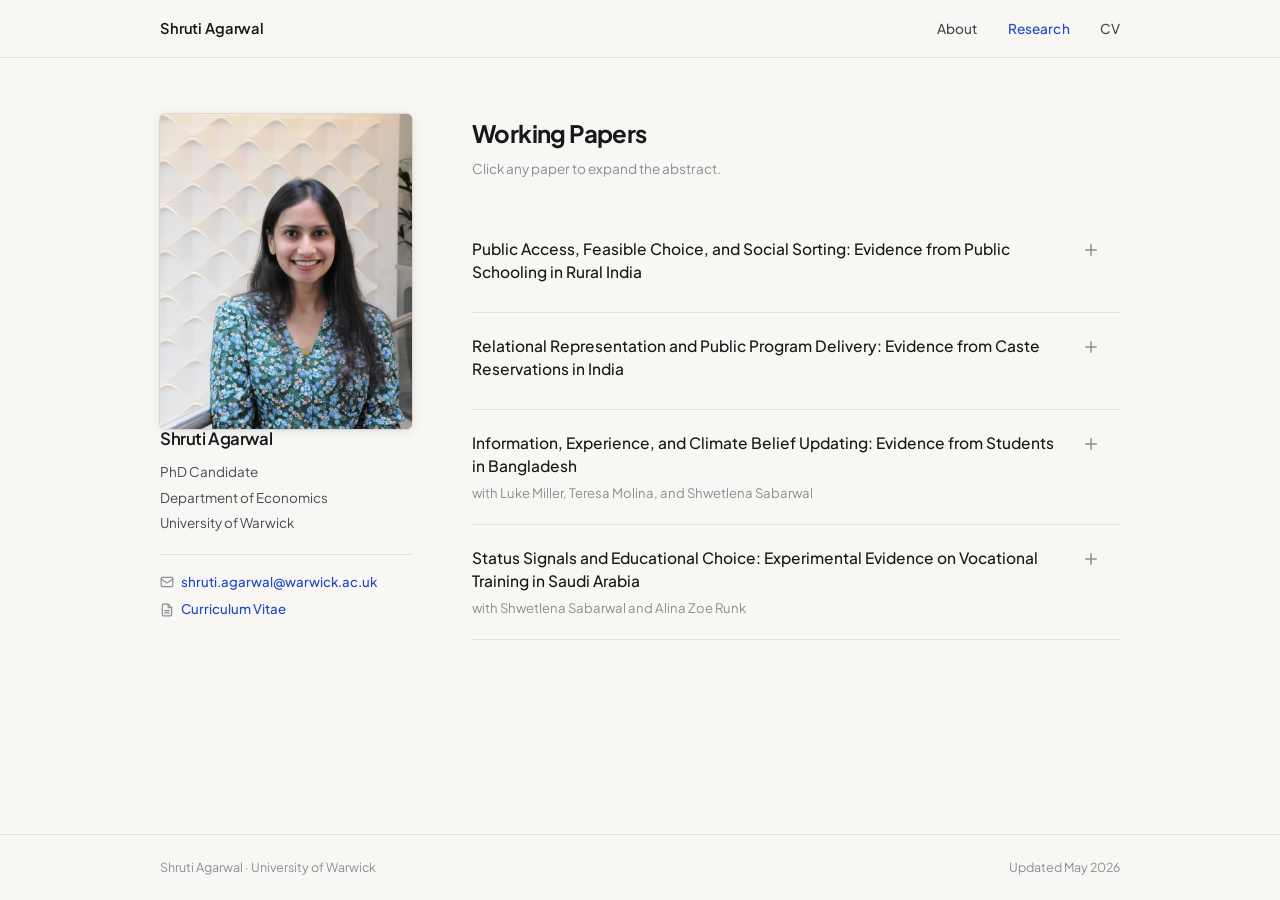
==== commit 4d0c39e1: "fix assets" ====
--- a/research.html
+++ b/research.html
@@ -43,7 +43,7 @@
       },
       {
         "@type": "ListItem", "position": 2,
-        "name": "Relational Representation and Public Program Delivery: Evidence from Caste Reservations in Uttar Pradesh"
+        "name": "Relational Representation and Public Program Delivery: Evidence from Caste Reservations in India"
       },
       {
         "@type": "ListItem", "position": 3,
@@ -64,7 +64,7 @@
   <link rel="preconnect" href="https://fonts.googleapis.com">
   <link rel="preconnect" href="https://fonts.gstatic.com" crossorigin>
   <link href="https://fonts.googleapis.com/css2?family=Plus+Jakarta+Sans:ital,wght@0,300;0,400;0,500;0,600;0,700;1,400&display=swap" rel="stylesheet">
-  <link rel="stylesheet" href="assets/css/style.css">
+  <link rel="stylesheet" href="assets/css/style.css?v=3">
   <link rel="icon" type="image/svg+xml" href="assets/images/favicon.svg">
 </head>
 <body>
@@ -148,8 +148,8 @@
             <div class="paper-presentations">Presented at: Applied Microeconomics Early Stage (Warwick); Workshop in Experimental Economics and Political Economy (Warwick); 4th Diversity and Human Capital Workshop (Exeter); SEEDEC 2026 (Durham); NCDE 2026 (Växjö, Sweden).</div>
           </div>
           <div class="paper-figure">
-            <img src="assets/images/india-main-figure.svg" alt="Main figure: Public Access and Social Sorting in Rural India">
-            <div class="paper-figure-caption">Figure: IV estimates of access on segregation indices</div>
+            <img src="assets/images/india-main-figure.png" alt="Main figure: Public Access and Social Sorting in Rural India">
+            <div class="paper-figure-caption">Observed segregation and nearest-school benchmark around the emergence of local two-school public choice.</div>
           </div>
         </div>
       </details>
@@ -158,21 +158,18 @@
       <details class="paper-card" id="paper-up">
         <summary>
           <div class="paper-card-header">
-            <div class="paper-card-title">Relational Representation and Public Program Delivery: Evidence from Caste Reservations in Uttar Pradesh</div>
-          </div>
-          <svg class="paper-toggle" viewBox="0 0 24 24" fill="none" stroke="currentColor" stroke-width="2" stroke-linecap="round" stroke-linejoin="round" aria-hidden="true">
-            <line x1="12" y1="5" x2="12" y2="19"/>
-            <line x1="5" y1="12" x2="19" y2="12"/>
-          </svg>
-        </summary>
-        <div class="paper-body">
+            <div class="paper-card-title">Relational Representation and Public Program Delivery: Evidence from Caste Reservations in India</div>
+          </div>
+          <svg class="paper-toggle" viewBox="0 0 24 24" fill="none" stroke="currentColor" stroke-width="2" stroke-linecap="round" stroke-linejoin="round" aria-hidden="true">
+            <line x1="12" y1="5" x2="12" y2="19"/>
+            <line x1="5" y1="12" x2="19" y2="12"/>
+          </svg>
+        </summary>
+        <div class="paper-body no-figure">
           <div>
             <p class="paper-abstract">Can political quotas improve public program delivery when authority is spread across multiple tiers of government? This paper argues that the effects of representation are relational: the same reserved leader may face very different constraints depending on the social position of officials above them. I study this question in rural Uttar Pradesh, where caste-based reservations assign leadership positions across nested lower-tier and higher-tier local governments. I combine local election data with administrative records from India's National Rural Employment Guarantee Act and exploit cutoff-based variation generated by reservation assignment rules. The design estimates how the effect of lower-tier caste representation varies with the caste environment at the higher tier. Cross-tier pairings shape both administrative implementation and distributive outcomes: employment generated, works completed, delays, bottlenecks, and the caste composition of program benefits. The findings suggest that quotas affect delivery not only by changing who holds office, but also by changing where that office sits within the hierarchy of local government.</p>
           </div>
-          <div class="paper-figure">
-            <img src="assets/images/alignment-main-figure.svg" alt="Main figure: Relational Representation in Uttar Pradesh">
-            <div class="paper-figure-caption">Figure: Effect of cross-tier caste alignment on NREGA outcomes</div>
-          </div>
+
         </div>
       </details>
 
@@ -193,8 +190,8 @@
             <p class="paper-abstract">Do young people update climate beliefs in response to new information or direct exposure to extreme weather? We study this question using a three-wave panel of more than 5,000 students in Bangladesh, one of the world's most climate-exposed countries. The data measure climate knowledge, skepticism, anxiety, engagement, academic skills, and real-stakes willingness to donate to climate-related causes. We combine the panel with two sources of variation: a school-level randomized climate education intervention and quasi-experimental exposure to a major rainfall event during survey implementation. Neither channel produces detectable belief updating. Short informational materials, a detailed climate booklet with an incentivized quiz, and recent rainfall exposure have limited effects on knowledge, skepticism, anxiety, engagement, or willingness to pay. Instead, climate beliefs are highly persistent and strongly correlated with baseline academic skills. The findings suggest that adolescent climate beliefs in high-risk settings are not easily shifted by brief information campaigns or isolated weather shocks.</p>
           </div>
           <div class="paper-figure">
-            <img src="assets/images/bangladesh-main-figure.svg" alt="Main figure: Climate Belief Updating in Bangladesh">
-            <div class="paper-figure-caption">Figure: Treatment effects on climate belief outcomes</div>
+            <img src="assets/images/bangladesh-main-figure.png" alt="Main figure: Climate Belief Updating in Bangladesh">
+            <div class="paper-figure-caption">Survey timeline and treatment schedule.</div>
           </div>
         </div>
       </details>
@@ -216,13 +213,13 @@
             <p class="paper-abstract">Educational choices may respond not only to expected earnings, but also to the social meaning of different schooling paths. We test this channel in Saudi Arabia, where technical and vocational education remains a policy priority but often carries lower social prestige than academic routes. We run a 2&times;2 randomized survey experiment that independently varies the prestige of a vocational career vignette and the provision of factual wage information. Status framing substantially increases willingness to consider vocational training and raises expected wages, despite containing no wage data. Wage information alone has no detectable effect on attitudes or behavior. Revealed engagement shows the same pattern: high-status framing increases post-survey demand for TVET information, while adding wage information weakens this response. The results point to social image, rather than earnings information, as a central constraint on vocational demand in this setting. Information campaigns may fail when they target the wrong margin of educational choice.</p>
           </div>
           <div class="paper-figure">
-            <img src="assets/images/tvet-main-figure.svg" alt="Main figure: Status Signals and TVET in Saudi Arabia">
-            <div class="paper-figure-caption">Figure: 2×2 experimental effects on TVET willingness</div>
-          </div>
-        </div>
-      </details>
-
-      <!-- ── PAPER 5 ──────────────────────────────────────── -->
+            <img src="assets/images/tvet-main-figure.png" alt="Main figure: Status Signals and TVET in Saudi Arabia">
+            <div class="paper-figure-caption">Post-survey engagement with TVET information, by randomized treatment arm.</div>
+          </div>
+        </div>
+      </details>
+
+      <!-- ── PAPER 5 (hidden — not ready to show)
       <details class="paper-card" id="paper-uganda">
         <summary>
           <div class="paper-card-header">
@@ -243,6 +240,7 @@
           </div>
         </div>
       </details>
+      ──>
 
     </div><!-- /.paper-cards -->
   </main>
@@ -256,5 +254,27 @@
   </div>
 </footer>
 
+<!-- ── LIGHTBOX ─────────────────────────────────────────── -->
+<div class="lightbox-overlay" id="lightbox" role="dialog" aria-modal="true">
+  <button class="lightbox-close" id="lightbox-close" aria-label="Close">&times;</button>
+  <img id="lightbox-img" src="" alt="">
+</div>
+
+<script>
+  const overlay = document.getElementById('lightbox');
+  const lbImg   = document.getElementById('lightbox-img');
+  document.querySelectorAll('.paper-figure img').forEach(img => {
+    img.addEventListener('click', () => {
+      lbImg.src = img.src;
+      lbImg.alt = img.alt;
+      overlay.classList.add('open');
+    });
+  });
+  function closeLightbox() { overlay.classList.remove('open'); lbImg.src = ''; }
+  document.getElementById('lightbox-close').addEventListener('click', closeLightbox);
+  overlay.addEventListener('click', e => { if (e.target === overlay) closeLightbox(); });
+  document.addEventListener('keydown', e => { if (e.key === 'Escape') closeLightbox(); });
+</script>
+
 </body>
 </html>
--- a/assets/css/style.css
+++ b/assets/css/style.css
@@ -23,7 +23,7 @@
 
 /* ── RESET ───────────────────────────────────────────────── */
 *, *::before, *::after { box-sizing: border-box; margin: 0; padding: 0; }
-html { scroll-behavior: smooth; font-size: 16px; }
+html { scroll-behavior: smooth; font-size: 16px; height: 100%; }
 
 body {
   font-family: var(--font);
@@ -32,6 +32,19 @@
   line-height: 1.65;
   -webkit-font-smoothing: antialiased;
   -moz-osx-font-smoothing: grayscale;
+  min-height: 100%;
+  display: flex;
+  flex-direction: column;
+}
+
+.layout,
+.research-layout,
+.index-wrap {
+  flex: 1 0 auto;
+}
+
+footer {
+  flex-shrink: 0;
 }
 
 a { color: var(--accent); text-decoration: none; }
@@ -97,6 +110,29 @@
   align-items: start;
 }
 
+/* ── INDEX PAGE WRAPPER ──────────────────────────────────── */
+.index-wrap {
+  max-width: var(--max-w);
+  margin: 0 auto;
+  padding: 0 40px;
+  flex: 1 0 auto;
+}
+
+/* ── INDEX PAGE: top panel (sidebar + bio) ───────────────── */
+.top-panel {
+  padding: 56px 0 40px;
+  display: grid;
+  grid-template-columns: var(--sidebar-w) 1fr;
+  gap: 60px;
+  align-items: start;
+}
+
+/* ── INDEX PAGE: papers full-width panel ─────────────────── */
+.papers-panel {
+  padding: 40px 0 100px;
+  border-top: 1px solid var(--border);
+}
+
 /* ── SIDEBAR ─────────────────────────────────────────────── */
 .sidebar {
   position: sticky;
@@ -106,11 +142,24 @@
 .sidebar-photo {
   display: block;
   width: 100%;
-  aspect-ratio: 4 / 5;
+  height: auto;
   object-fit: cover;
+  object-position: top;
   border-radius: var(--r);
   background: #e5e7eb;
-  margin-bottom: 22px;
+  margin-bottom: 0;
+}
+
+/* on the index page, photo column is photo-only — no gap below */
+.top-panel .sidebar {
+  position: static;
+}
+.top-panel .sidebar-photo {
+  width: 100%;
+  height: 100%;
+  max-height: 480px;
+  object-fit: cover;
+  object-position: top;
 }
 
 .sidebar-name {
@@ -283,6 +332,7 @@
 /* ── PAPER CARDS (research.html) ─────────────────────────── */
 .paper-card {
   border-bottom: 1px solid var(--border);
+  width: 100%;
 }
 .paper-cards > .paper-card:first-child {
   border-top: none;
@@ -293,6 +343,7 @@
   cursor: pointer;
   padding: 22px 0;
   display: flex;
+  width: 100%;
   align-items: flex-start;
   justify-content: space-between;
   gap: 18px;
@@ -335,12 +386,23 @@
 
 /* Paper body */
 .paper-body {
+  padding-top: 20px;
   padding-bottom: 28px;
   display: grid;
-  grid-template-columns: 1fr 210px;
-  gap: 32px;
+  grid-template-columns: 44% 1fr;
+  gap: 36px;
   align-items: start;
 }
+
+/* figure is second in HTML but visually first (left) */
+.paper-body > div { order: 2; }
+.paper-body .paper-figure { order: 1; }
+
+/* papers with no figure: single column */
+.paper-body.no-figure {
+  grid-template-columns: 1fr;
+}
+.paper-body.no-figure > div { order: 0; }
 
 .paper-abstract {
   font-size: 0.88rem;
@@ -358,19 +420,19 @@
   line-height: 1.55;
 }
 
-.paper-figure { flex-shrink: 0; }
 .paper-figure img {
   width: 100%;
   height: auto;
   border-radius: 4px;
   border: 1px solid var(--border);
   background: var(--surface);
+  display: block;
+  cursor: zoom-in;
 }
 .paper-figure-caption {
   margin-top: 6px;
   font-size: 0.72rem;
   color: var(--text-3);
-  text-align: center;
   line-height: 1.4;
 }
 
@@ -390,6 +452,45 @@
   font-size: 0.78rem;
   color: var(--text-3);
 }
+
+/* ── LIGHTBOX ────────────────────────────────────────────── */
+.paper-figure img {
+  cursor: zoom-in;
+}
+
+.lightbox-overlay {
+  display: none;
+  position: fixed;
+  inset: 0;
+  z-index: 999;
+  background: rgba(0, 0, 0, 0.82);
+  align-items: center;
+  justify-content: center;
+  padding: 32px;
+}
+.lightbox-overlay.open {
+  display: flex;
+}
+.lightbox-overlay img {
+  max-width: 92vw;
+  max-height: 88vh;
+  object-fit: contain;
+  border-radius: 6px;
+  box-shadow: 0 8px 48px rgba(0,0,0,0.5);
+}
+.lightbox-close {
+  position: fixed;
+  top: 18px;
+  right: 24px;
+  background: none;
+  border: none;
+  color: #fff;
+  font-size: 2rem;
+  line-height: 1;
+  cursor: pointer;
+  opacity: 0.8;
+}
+.lightbox-close:hover { opacity: 1; }
 
 /* ── PHOTO TREATMENT ────────────────────────────────────── */
 .sidebar-photo {
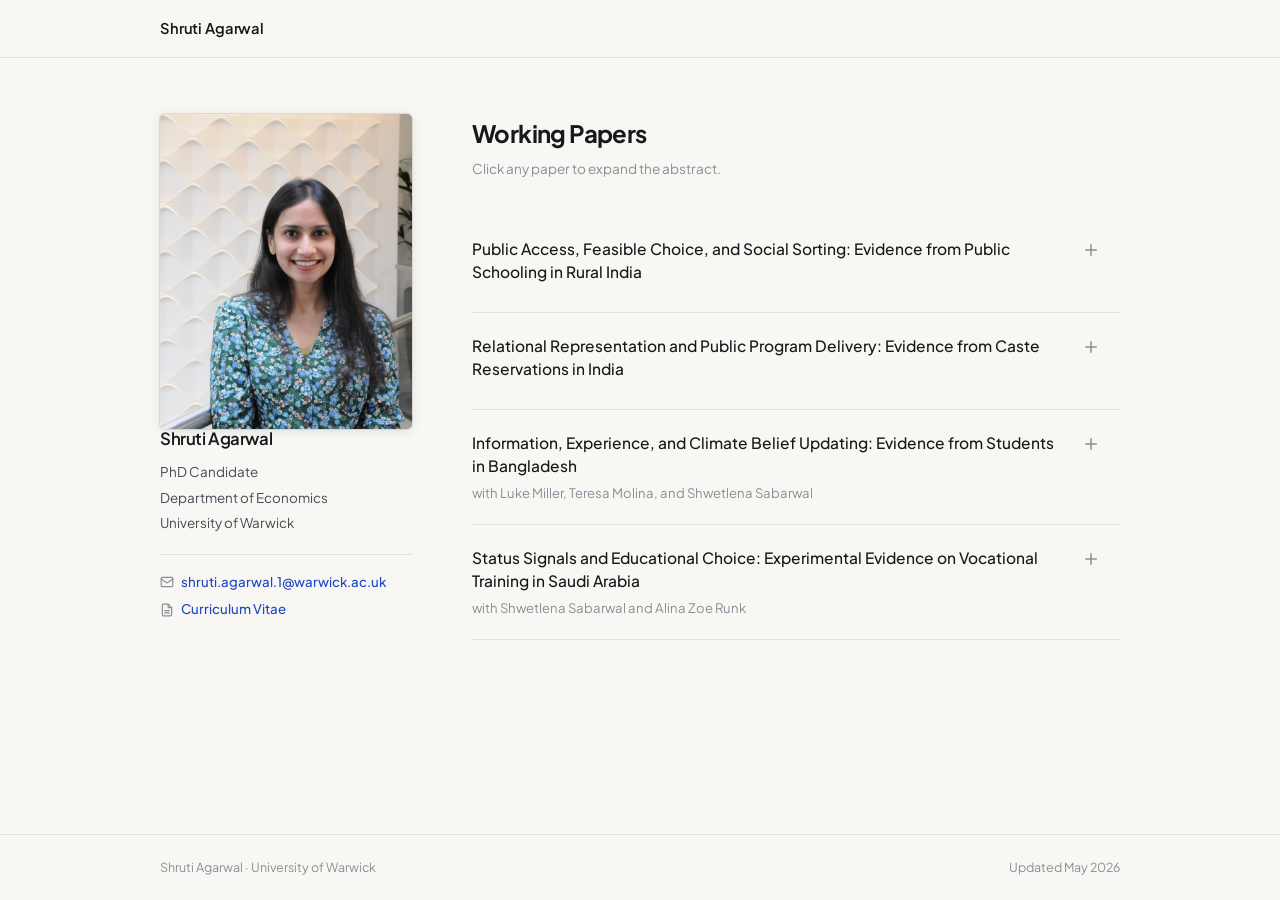
==== commit 4b1f1430: "fix picture display" ====
--- a/research.html
+++ b/research.html
@@ -73,11 +73,6 @@
 <nav class="site-nav">
   <div class="nav-inner">
     <a href="index.html" class="nav-brand">Shruti Agarwal</a>
-    <ul class="nav-links">
-      <li><a href="index.html">About</a></li>
-      <li><a href="research.html" class="active">Research</a></li>
-      <li><a href="#" aria-label="Download CV">CV</a></li>
-    </ul>
   </div>
 </nav>
 
@@ -100,12 +95,12 @@
       <hr class="sidebar-divider">
 
       <div class="sidebar-links">
-        <a href="mailto:shruti.agarwal@warwick.ac.uk" class="sidebar-link">
+        <a href="mailto:shruti.agarwal.1@warwick.ac.uk" class="sidebar-link">
           <svg width="14" height="14" viewBox="0 0 24 24" fill="none" stroke="currentColor" stroke-width="2" stroke-linecap="round" stroke-linejoin="round" aria-hidden="true">
             <rect width="20" height="16" x="2" y="4" rx="2"/>
             <path d="m22 7-8.97 5.7a1.94 1.94 0 0 1-2.06 0L2 7"/>
           </svg>
-          shruti.agarwal@warwick.ac.uk
+          shruti.agarwal.1@warwick.ac.uk
         </a>
         <a href="#" class="sidebar-link">
           <svg width="14" height="14" viewBox="0 0 24 24" fill="none" stroke="currentColor" stroke-width="2" stroke-linecap="round" stroke-linejoin="round" aria-hidden="true">
--- a/assets/css/style.css
+++ b/assets/css/style.css
@@ -150,16 +150,21 @@
   margin-bottom: 0;
 }
 
-/* on the index page, photo column is photo-only — no gap below */
+/* on the index page, photo column is photo-only — stretch to fill row height */
+.top-panel {
+  align-items: stretch;
+}
 .top-panel .sidebar {
   position: static;
+  display: flex;
+  flex-direction: column;
 }
 .top-panel .sidebar-photo {
   width: 100%;
-  height: 100%;
-  max-height: 480px;
+  flex: 1;
   object-fit: cover;
-  object-position: top;
+  object-position: top center;
+  min-height: 0;
 }
 
 .sidebar-name {
